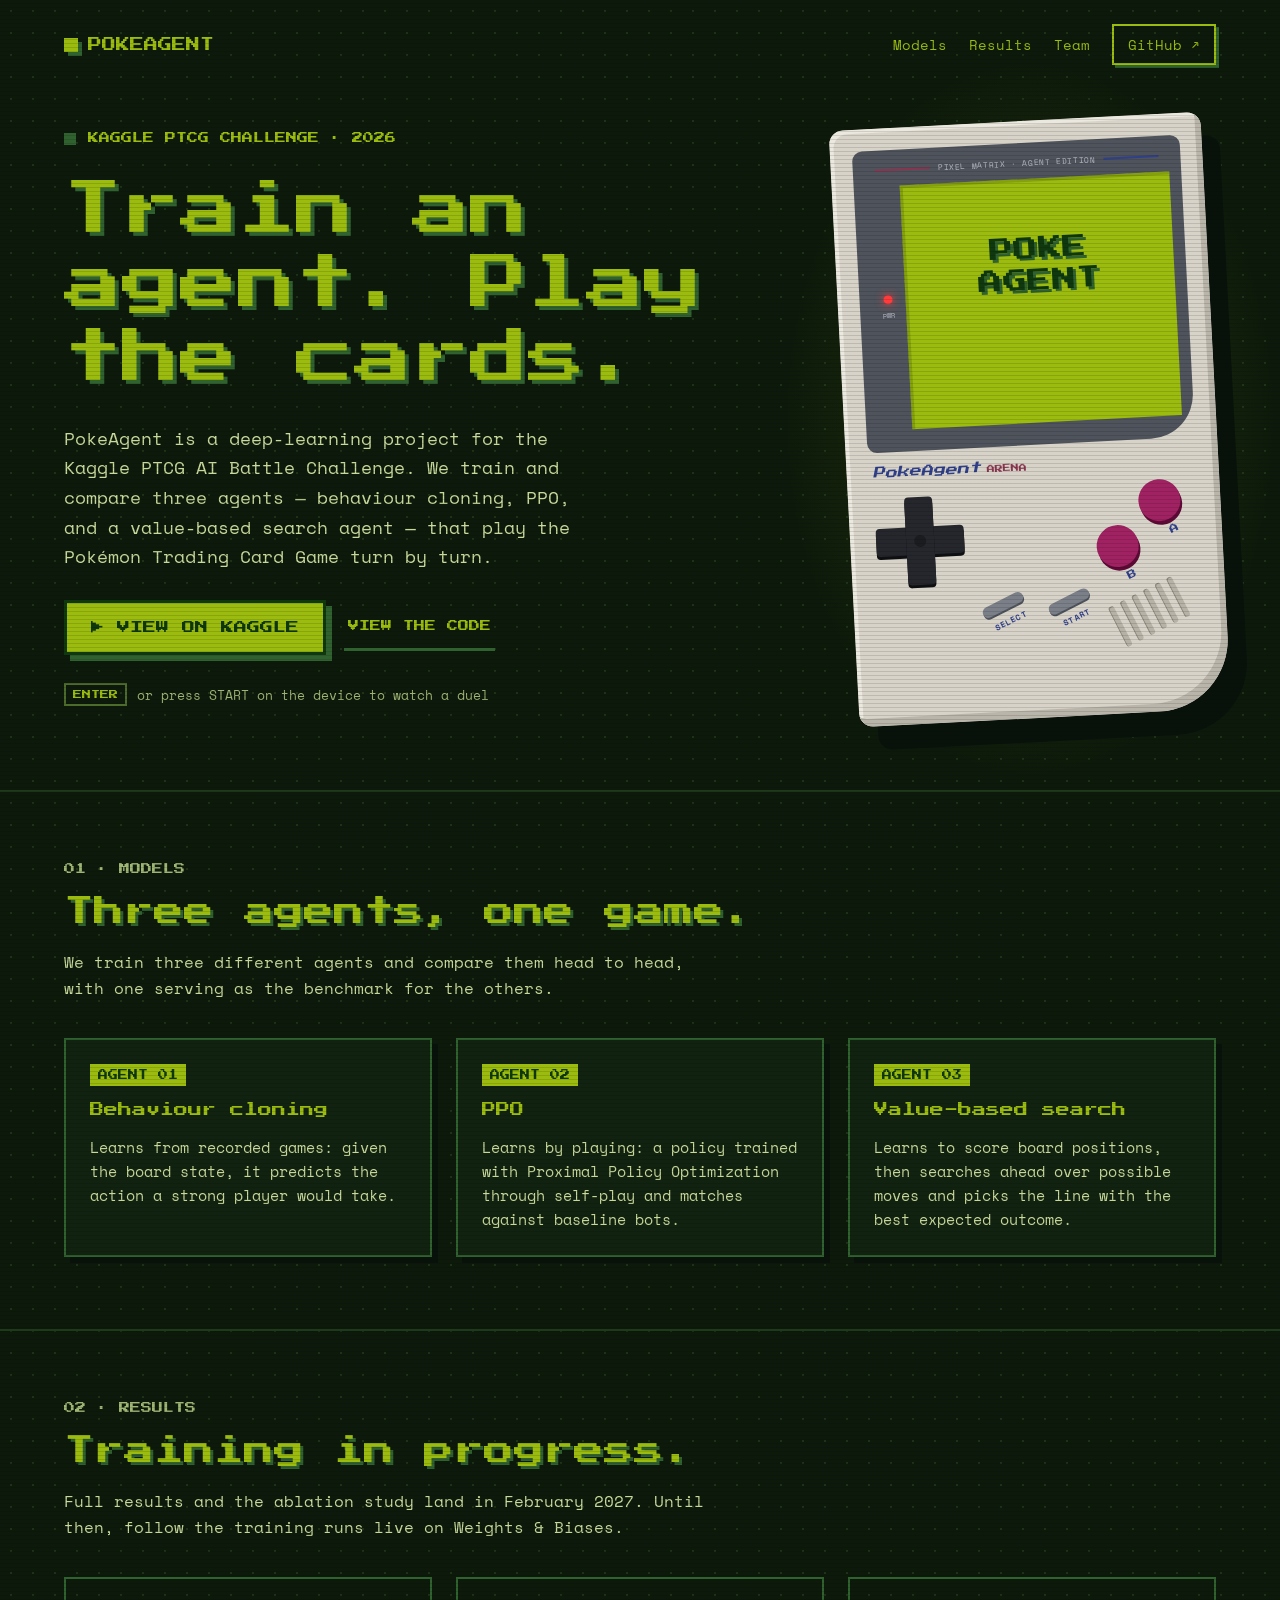
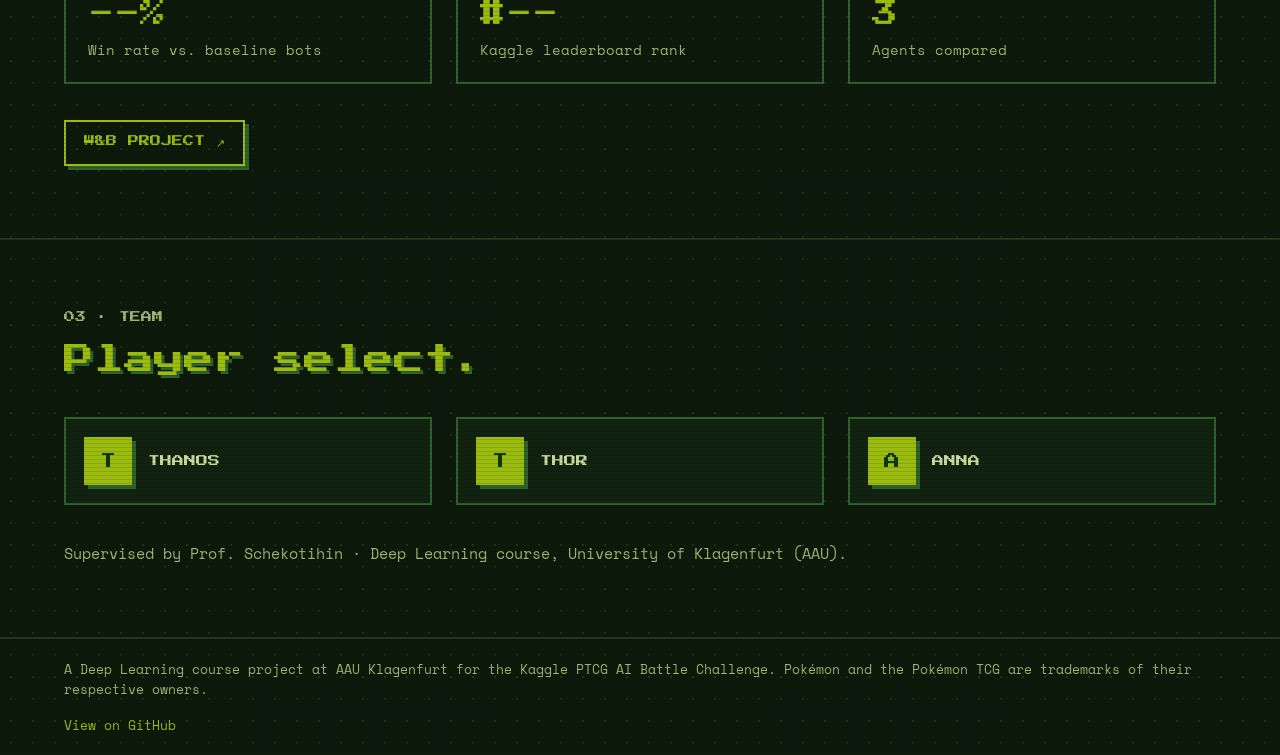
==== index.html @ b1a78593 "Add landing page" ====
<!DOCTYPE html>
<html lang="en">
<head>
<meta charset="utf-8">
<meta name="viewport" content="width=device-width, initial-scale=1">
<title>PokeAgent</title>
<meta name="description" content="PokeAgent: a deep-learning project for the Kaggle PTCG AI Battle Challenge, comparing three agents that play the Pokémon Trading Card Game.">
<link rel="preconnect" href="https://fonts.googleapis.com">
<link rel="preconnect" href="https://fonts.gstatic.com" crossorigin>
<link href="https://fonts.googleapis.com/css2?family=Press+Start+2P&family=Space+Mono:wght@400;700&display=swap" rel="stylesheet">
<link rel="stylesheet" href="style.css">
</head>
<body>
<div class="page">
  <div class="scanlines" aria-hidden="true"></div>

  <header class="top">
    <a href="#" class="brand"><span class="brand-mark" aria-hidden="true"></span>POKEAGENT</a>
    <nav class="nav">
      <a href="#models">Models</a>
      <a href="#results">Results</a>
      <a href="#team">Team</a>
      <a href="https://github.com/pokemon-tcg-dl-team/pokemon-tcg-dl" class="nav-gh">GitHub ↗</a>
    </nav>
  </header>

  <main class="main">
    <div class="hero">
      <div class="live">
        <span id="liveDot" class="live-dot" aria-hidden="true"></span>
        <span>KAGGLE PTCG CHALLENGE · 2026</span>
      </div>
      <h1>Train an agent. Play the cards.</h1>
      <p class="lead">PokeAgent is a deep-learning project for the Kaggle PTCG AI Battle Challenge. We train and compare three agents — behaviour cloning, PPO, and a value-based search agent — that play the Pokémon Trading Card Game turn by turn.</p>
      <div id="join" class="cta">
        <a href="https://www.kaggle.com/competitions?search=PTCG" class="btn-join">▶ VIEW ON KAGGLE</a>
        <a href="https://github.com/pokemon-tcg-dl-team/pokemon-tcg-dl" class="btn-kit">VIEW THE CODE</a>
      </div>
      <div class="hint">
        <span class="kbd">ENTER</span>
        <span>or press START on the device to watch a duel</span>
      </div>
    </div>

    <div class="device-wrap">
      <div class="glow" aria-hidden="true"></div>
      <div id="device" class="device">

        <div class="bezel">
          <div class="bezel-label">
            <span class="stripe pink"></span>
            <span>PIXEL MATRIX · AGENT EDITION</span>
            <span class="stripe blue"></span>
          </div>
          <div class="bezel-row">
            <div class="pwr">
              <span id="led" class="led"></span>
              <span>PWR</span>
            </div>

            <button id="screen" class="screen" type="button" aria-label="Start a demo duel">
              <div id="titleScreen" class="title-screen" hidden>
                <div id="logo" class="logo">
                  <span>POKE</span>
                  <span>AGENT</span>
                </div>
                <div id="sub" class="sub">
                  <span class="sub-text">TCG AGENT LEAGUE</span>
                  <div class="sub-dots"><span class="d1"></span><span class="d2"></span><span class="d3"></span></div>
                </div>
                <span id="pressStart" class="press">PRESS START</span>
              </div>

              <div id="battleScreen" class="battle" hidden>
                <div class="prizes-b">
                  <span class="who">GREEDYBOT</span>
                  <div id="prizesB" class="prize-row"></div>
                  <span class="lbl">PRIZES</span>
                </div>
                <div class="bot-deck"></div>
                <div id="enemyCard" class="card enemy">
                  <div class="card-head"><span>BOT</span><span id="enemyHp">90</span></div>
                  <div class="card-art"><span></span><span></span></div>
                  <div class="hp"><div id="enemyHpBar"></div></div>
                  <div id="enemyEnergy" class="energy"></div>
                </div>
                <div id="playerCard" class="card player">
                  <div class="card-head"><span>PKA</span><span id="playerHp">120</span></div>
                  <div class="card-art"><span></span><span></span></div>
                  <div class="hp"><div id="playerHpBar"></div></div>
                  <div id="playerEnergy" class="energy"></div>
                </div>
                <div class="prizes-a">
                  <span class="who">POKEAGENT</span>
                  <div id="prizesA" class="prize-row"></div>
                  <span class="lbl">PRIZES</span>
                </div>
                <div class="deck"></div>
                <div class="textbox"><span id="typed"></span><span id="caret" class="caret">▼</span></div>
              </div>
            </button>
          </div>
        </div>

        <div class="wordmark"><span class="wm-main">PokeAgent</span><span class="wm-sub">ARENA</span></div>

        <div class="controls">
          <div class="dpad">
            <button type="button" class="dpad-v js-start" aria-label="D-pad"></button>
            <span class="dpad-h" aria-hidden="true"></span>
            <span class="dpad-c" aria-hidden="true"></span>
          </div>
          <div class="ab">
            <div class="ab-btn b"><button type="button" class="round js-start" aria-label="B button"></button><span>B</span></div>
            <div class="ab-btn"><button type="button" class="round js-start" aria-label="A button"></button><span>A</span></div>
          </div>
        </div>

        <div class="menu-btns">
          <div class="pill-wrap"><span class="pill" aria-hidden="true"></span><span>SELECT</span></div>
          <div class="pill-wrap"><button id="startBtn" type="button" class="pill js-start" aria-label="Start"></button><span>START</span></div>
        </div>

        <div class="speaker" aria-hidden="true"><span></span><span></span><span></span><span></span><span></span><span></span></div>
      </div>
    </div>
  </main>

  <section id="models" class="sec">
    <div class="sec-inner">
      <div class="sec-head">
        <span class="eyebrow">01 · MODELS</span>
        <h2>Three agents, one game.</h2>
        <p>We train three different agents and compare them head to head, with one serving as the benchmark for the others.</p>
      </div>
      <div class="grid grid-300">
        <article class="model">
          <span class="tag">AGENT 01</span>
          <h3>Behaviour cloning</h3>
          <p>Learns from recorded games: given the board state, it predicts the action a strong player would take.</p>
        </article>
        <article class="model">
          <span class="tag">AGENT 02</span>
          <h3>PPO</h3>
          <p>Learns by playing: a policy trained with Proximal Policy Optimization through self-play and matches against baseline bots.</p>
        </article>
        <article class="model">
          <span class="tag">AGENT 03</span>
          <h3>Value-based search</h3>
          <p>Learns to score board positions, then searches ahead over possible moves and picks the line with the best expected outcome.</p>
        </article>
      </div>
    </div>
  </section>

  <section id="results" class="sec">
    <div class="sec-inner">
      <div class="sec-head">
        <span class="eyebrow">02 · RESULTS</span>
        <h2>Training in progress.</h2>
        <p>Full results and the ablation study land in February 2027. Until then, follow the training runs live on Weights &amp; Biases.</p>
      </div>
      <div class="grid grid-220">
        <div class="stat"><span class="num">--%</span><span class="lbl2">Win rate vs. baseline bots</span></div>
        <div class="stat"><span class="num">#--</span><span class="lbl2">Kaggle leaderboard rank</span></div>
        <div class="stat"><span class="num">3</span><span class="lbl2">Agents compared</span></div>
      </div>
      <a href="#" class="btn-outline">W&amp;B PROJECT ↗</a>
    </div>
  </section>

  <section id="team" class="sec">
    <div class="sec-inner">
      <div class="sec-head">
        <span class="eyebrow">03 · TEAM</span>
        <h2>Player select.</h2>
      </div>
      <div class="grid grid-220">
        <div class="member"><span class="avatar" aria-hidden="true">T</span><span class="mname">THANOS</span></div>
        <div class="member"><span class="avatar" aria-hidden="true">T</span><span class="mname">THOR</span></div>
        <div class="member"><span class="avatar" aria-hidden="true">A</span><span class="mname">ANNA</span></div>
      </div>
      <p class="supervisor">Supervised by Prof. Schekotihin · Deep Learning course, University of Klagenfurt (AAU).</p>
    </div>
  </section>

  <footer class="foot">
    <div class="foot-inner">
      <span>A Deep Learning course project at AAU Klagenfurt for the Kaggle PTCG AI Battle Challenge. Pokémon and the Pokémon TCG are trademarks of their respective owners.</span>
      <a href="https://github.com/pokemon-tcg-dl-team/pokemon-tcg-dl">View on GitHub</a>
    </div>
  </footer>
</div>

<script>
  // Options (were the "Tweaks" in the design editor)
  window.POKEAGENT_CONFIG = { autoplay: true, tilt: true };
</script>
<script src="script.js"></script>
</body>
</html>
---- style.css ----
* { box-sizing: border-box; }
body { margin: 0; background: #0d1a0b; color: #c9d99c; font-family: 'Space Mono', monospace; overflow-x: hidden; }
a { color: #9bbc0f; text-decoration: none; }
a:hover { color: #e4f5a6; }
button { font: inherit; color: inherit; border: none; padding: 0; margin: 0; background: none; cursor: pointer; }
[hidden] { display: none !important; }

.page {
  min-height: 100vh; position: relative; overflow: hidden; display: flex; flex-direction: column;
  background-color: #0d1a0b;
  background-image: radial-gradient(#1c3318 1.5px, transparent 1.5px);
  background-size: 22px 22px;
}
.scanlines {
  position: absolute; inset: 0; pointer-events: none; z-index: 3;
  background: repeating-linear-gradient(0deg, #00000000 0 3px, #0000001f 3px 4px);
}

/* Header */
.top {
  position: relative; z-index: 2; max-width: 1200px; width: 100%; margin: 0 auto; padding: 24px;
  display: flex; justify-content: space-between; align-items: center; gap: 16px; flex-wrap: wrap;
}
.brand { font-family: 'Press Start 2P', monospace; font-size: 14px; color: #9bbc0f; display: flex; align-items: center; gap: 10px; }
.brand-mark { width: 14px; height: 14px; background: #9bbc0f; display: block; box-shadow: 4px 4px 0 #306230; }
.nav { display: flex; gap: 22px; align-items: center; font-size: 14px; flex-wrap: wrap; }
.nav-gh { border: 2px solid #9bbc0f; padding: 8px 14px; box-shadow: 3px 3px 0 #306230; }

/* Main */
.main {
  position: relative; z-index: 2; flex: 1; max-width: 1200px; width: 100%; margin: 0 auto; padding: 32px 24px 72px;
  display: flex; flex-wrap: wrap; align-items: center; justify-content: space-between; gap: 56px;
}
.hero { flex: 1 1 440px; min-width: 0; display: flex; flex-direction: column; gap: 28px; }
.live { display: flex; align-items: center; gap: 12px; font-family: 'Press Start 2P', monospace; font-size: 11px; color: #9bbc0f; }
.live-dot { width: 12px; height: 12px; display: block; background: #306230; }
.live-dot.on { background: #c4e04a; box-shadow: 0 0 12px #c4e04a; }
h1 {
  margin: 0; font-family: 'Press Start 2P', monospace; font-weight: 400; font-size: clamp(30px, 4.6vw, 58px);
  line-height: 1.28; color: #9bbc0f; text-shadow: 4px 4px 0 #306230; text-wrap: balance;
}
.lead { margin: 0; font-size: 18px; line-height: 1.65; color: #c9d99c; max-width: 30em; text-wrap: pretty; }
.cta { display: flex; gap: 18px; flex-wrap: wrap; align-items: center; }
.btn-join {
  font-family: 'Press Start 2P', monospace; font-size: 13px; background: #9bbc0f; color: #0f380f;
  padding: 18px 24px; box-shadow: 6px 6px 0 #306230; border: 3px solid #0f380f;
}
.btn-join:hover { background: #c4e04a; color: #0f380f; }
.btn-kit { font-family: 'Press Start 2P', monospace; font-size: 11px; color: #9bbc0f; padding: 16px 4px; border-bottom: 3px solid #306230; }
.hint { font-size: 13px; color: #9fb574; display: flex; gap: 10px; align-items: center; }
.kbd { font-family: 'Press Start 2P', monospace; font-size: 9px; border: 2px solid #4d6b2a; padding: 5px 7px; color: #9bbc0f; }

/* Device */
.device-wrap { flex: 0 1 auto; margin: 0 auto; position: relative; display: flex; justify-content: center; }
.glow { position: absolute; inset: -60px; background: radial-gradient(closest-side, #8bac0f33, #8bac0f00); pointer-events: none; }
.device {
  position: relative; width: 372px; background: #d7d3c8; border-radius: 14px 14px 72px 14px; padding: 22px 22px 30px;
  display: flex; flex-direction: column; gap: 14px;
  box-shadow: inset -6px -8px 0 #b9b5aa, inset 4px 4px 0 #ebe8df, 18px 24px 0 #08120a;
}
.device.tilt { transform: rotate(-3deg); }

.bezel { background: #4f535c; border-radius: 10px 10px 44px 10px; padding: 14px 22px 22px; display: flex; flex-direction: column; gap: 10px; }
.bezel-label { display: flex; align-items: center; gap: 8px; font-size: 8px; letter-spacing: 0.08em; color: #b8bcc6; }
.stripe { height: 2px; flex: 1; }
.stripe.pink { background: #8a3550; }
.stripe.blue { background: #2f3f8a; }
.bezel-row { display: flex; gap: 12px; align-items: center; }
.pwr { display: flex; flex-direction: column; align-items: center; gap: 6px; width: 22px; font-size: 7px; color: #b8bcc6; }
.led { width: 9px; height: 9px; border-radius: 50%; display: block; background: #5a2020; transition: all .2s; }
.led.on { background: #ff3b3b; box-shadow: 0 0 8px #ff3b3b; }

.screen {
  position: relative; width: 270px; height: 244px; flex: none; display: block; text-align: left;
  background: #5b6a2e; transition: background .35s steps(4); overflow: hidden; cursor: pointer;
  font-family: 'Press Start 2P', monospace; box-shadow: inset 3px 3px 0 #00000026; image-rendering: pixelated;
}
.screen.on { background: #9bbc0f; }

.title-screen { position: absolute; inset: 0; display: flex; flex-direction: column; align-items: center; justify-content: center; gap: 14px; }
.logo { display: flex; flex-direction: column; align-items: center; gap: 8px; transform: translateY(-150px); transition: transform 1.9s steps(19); }
.logo.in { transform: translateY(0); }
.logo span { font-size: 24px; color: #0f380f; text-shadow: 3px 3px 0 #306230; letter-spacing: 0.02em; }
.sub { display: flex; flex-direction: column; align-items: center; gap: 8px; opacity: 0; transition: opacity .3s steps(3); }
.sub.in { opacity: 1; }
.sub-text { font-size: 8px; color: #306230; }
.sub-dots { display: flex; gap: 6px; }
.sub-dots span { width: 8px; height: 8px; display: block; }
.sub-dots .d1 { background: #0f380f; }
.sub-dots .d2 { background: #306230; }
.sub-dots .d3 { background: #8bac0f; border: 1px solid #306230; }
.press { font-size: 10px; color: #0f380f; margin-top: 10px; visibility: hidden; }
.press.on { visibility: visible; }

.battle { position: absolute; inset: 0; }
.prizes-b { position: absolute; top: 10px; left: 10px; display: flex; flex-direction: column; gap: 6px; }
.prizes-a { position: absolute; top: 96px; right: 10px; display: flex; flex-direction: column; gap: 6px; align-items: flex-end; }
.who { font-size: 8px; color: #0f380f; }
.lbl { font-size: 6px; color: #306230; }
.prize-row { display: flex; gap: 3px; }
.prize-row span { width: 8px; height: 11px; background: #306230; border: 1px solid #0f380f; display: block; }
.bot-deck { position: absolute; top: 10px; left: 120px; width: 30px; height: 42px; background: #306230; border: 2px solid #0f380f; box-shadow: 2px 2px 0 #0f380f; }
.deck { position: absolute; top: 128px; left: 100px; width: 30px; height: 42px; background: #306230; border: 2px solid #0f380f; box-shadow: 2px 2px 0 #0f380f, 4px 4px 0 #306230; }

.card {
  position: absolute; width: 64px; height: 76px; background: #8bac0f; border: 3px solid #0f380f; box-shadow: 3px 3px 0 #306230;
  padding: 4px; display: flex; flex-direction: column; gap: 3px;
}
.card.enemy { top: 10px; right: 14px; transition: transform .6s steps(8), opacity .5s steps(4); }
.card.player { top: 88px; left: 14px; transition: transform .6s steps(8); }
.card.flash { visibility: hidden; }
.card-head { display: flex; justify-content: space-between; font-size: 6px; color: #0f380f; }
.card-art { flex: 1; background: #306230; border: 2px solid #0f380f; display: flex; align-items: center; justify-content: center; gap: 6px; }
.card-art span { width: 6px; height: 6px; background: #9bbc0f; display: block; }
.hp { height: 4px; border: 1px solid #0f380f; background: #9bbc0f; }
.hp div { height: 100%; width: 100%; background: #306230; transition: width .9s steps(12); }
.hp div.low { background: #0f380f; }
.energy { display: flex; gap: 3px; }
.energy span { width: 7px; height: 7px; border-radius: 50%; background: #0f380f; display: block; }

.textbox {
  position: absolute; left: 6px; right: 6px; bottom: 6px; height: 62px; background: #9bbc0f; border: 3px solid #0f380f;
  box-shadow: inset 0 0 0 2px #9bbc0f, inset 0 0 0 4px #306230; padding: 10px 12px; font-size: 9px; line-height: 1.7; color: #0f380f;
}
.caret { margin-left: 6px; visibility: hidden; }
.caret.on { visibility: visible; }

.wordmark { font-family: 'Press Start 2P', monospace; font-size: 12px; color: #2f3f8a; display: flex; gap: 6px; align-items: baseline; padding-left: 4px; }
.wm-main { font-style: italic; }
.wm-sub { font-size: 8px; color: #8a3550; }

.controls { display: flex; justify-content: space-between; align-items: center; padding: 6px 4px 0; }
.dpad { position: relative; width: 88px; height: 88px; }
.dpad-v { position: absolute; left: 30px; top: 0; width: 28px; height: 88px; background: #25272c; border-radius: 4px; box-shadow: 0 3px 0 #0e0f12; display: block; z-index: 1; }
.dpad-h { position: absolute; top: 30px; left: 0; width: 88px; height: 28px; background: #25272c; border-radius: 4px; box-shadow: 0 3px 0 #0e0f12; display: block; }
.dpad-c { position: absolute; top: 38px; left: 38px; width: 12px; height: 12px; border-radius: 50%; background: #1b1c20; display: block; z-index: 2; }
.ab { display: flex; gap: 16px; transform: rotate(-24deg); margin-right: 4px; }
.ab-btn { display: flex; flex-direction: column; align-items: center; gap: 6px; font-family: 'Press Start 2P', monospace; font-size: 9px; color: #2f3f8a; }
.ab-btn.b { margin-top: 22px; }
.round { width: 42px; height: 42px; border-radius: 50%; background: oklch(0.48 0.17 355); box-shadow: 0 4px 0 oklch(0.32 0.12 355); display: block; }
.round:active { transform: translateY(3px); box-shadow: 0 1px 0 oklch(0.32 0.12 355); }

.menu-btns { display: flex; justify-content: center; gap: 22px; padding-top: 4px; }
.pill-wrap { display: flex; flex-direction: column; align-items: center; gap: 6px; transform: rotate(-24deg); font-size: 8px; color: #2f3f8a; letter-spacing: 0.1em; font-weight: 700; }
.pill { width: 44px; height: 11px; border-radius: 6px; background: #7b7f88; box-shadow: 0 2px 0 #4f535c; display: block; }
.pill.down { box-shadow: 0 0 0 #4f535c; transform: translateY(2px); }

.speaker { display: flex; justify-content: flex-end; gap: 7px; padding: 4px 10px 0 0; transform: rotate(-24deg); }
.speaker span { width: 6px; height: 44px; border-radius: 3px; background: #b6b2a6; box-shadow: inset 1px 1px 0 #8f8b80; display: block; }

/* Sections */
.sec { position: relative; z-index: 2; border-top: 2px solid #1f3a1a; }
.sec-inner { max-width: 1200px; margin: 0 auto; padding: 72px 24px; display: flex; flex-direction: column; gap: 36px; }
.sec-head { display: flex; flex-direction: column; gap: 16px; }
.eyebrow { font-family: 'Press Start 2P', monospace; font-size: 11px; color: #9fb574; }
.sec h2 {
  margin: 0; font-family: 'Press Start 2P', monospace; font-weight: 400; font-size: clamp(20px, 2.6vw, 30px);
  line-height: 1.4; color: #9bbc0f; text-shadow: 3px 3px 0 #306230;
}
.sec-head p { margin: 0; font-size: 16px; line-height: 1.65; color: #c9d99c; max-width: 40em; }
.grid { display: grid; gap: 24px; }
.grid-300 { grid-template-columns: repeat(auto-fit, minmax(min(100%, 300px), 1fr)); }
.grid-220 { grid-template-columns: repeat(auto-fit, minmax(min(100%, 220px), 1fr)); }
.model { background: #112310; border: 2px solid #306230; box-shadow: 6px 6px 0 #08120a; padding: 24px; display: flex; flex-direction: column; gap: 14px; }
.tag { font-family: 'Press Start 2P', monospace; font-size: 10px; color: #0f380f; background: #9bbc0f; padding: 6px 8px; align-self: flex-start; }
.model h3 { margin: 0; font-family: 'Press Start 2P', monospace; font-weight: 400; font-size: 14px; line-height: 1.5; color: #9bbc0f; }
.model p { margin: 0; font-size: 15px; line-height: 1.6; color: #c9d99c; }
.stat { border: 2px solid #306230; padding: 22px; display: flex; flex-direction: column; gap: 12px; }
.num { font-family: 'Press Start 2P', monospace; font-size: 26px; color: #9bbc0f; }
.lbl2 { font-size: 14px; color: #9fb574; }
.btn-outline {
  font-family: 'Press Start 2P', monospace; font-size: 11px; color: #9bbc0f; padding: 14px 18px;
  border: 2px solid #9bbc0f; box-shadow: 4px 4px 0 #306230; align-self: flex-start;
}
.member { display: flex; align-items: center; gap: 16px; border: 2px solid #306230; background: #112310; padding: 18px; }
.avatar {
  width: 48px; height: 48px; background: #9bbc0f; color: #0f380f; box-shadow: 4px 4px 0 #306230;
  display: flex; align-items: center; justify-content: center; font-family: 'Press Start 2P', monospace; font-size: 16px;
}
.mname { font-family: 'Press Start 2P', monospace; font-size: 12px; color: #c9d99c; }
.supervisor { margin: 0; font-size: 15px; line-height: 1.6; color: #9fb574; }

/* Footer */
.foot { position: relative; z-index: 2; border-top: 2px solid #1f3a1a; }
.foot-inner {
  max-width: 1200px; margin: 0 auto; padding: 20px 24px; display: flex; justify-content: space-between;
  gap: 16px; flex-wrap: wrap; font-size: 13px; color: #9fb574;
}

@media (max-width: 420px) {
  .device { transform: scale(0.86); transform-origin: top center; }
  .device.tilt { transform: scale(0.86) rotate(-3deg); }
}
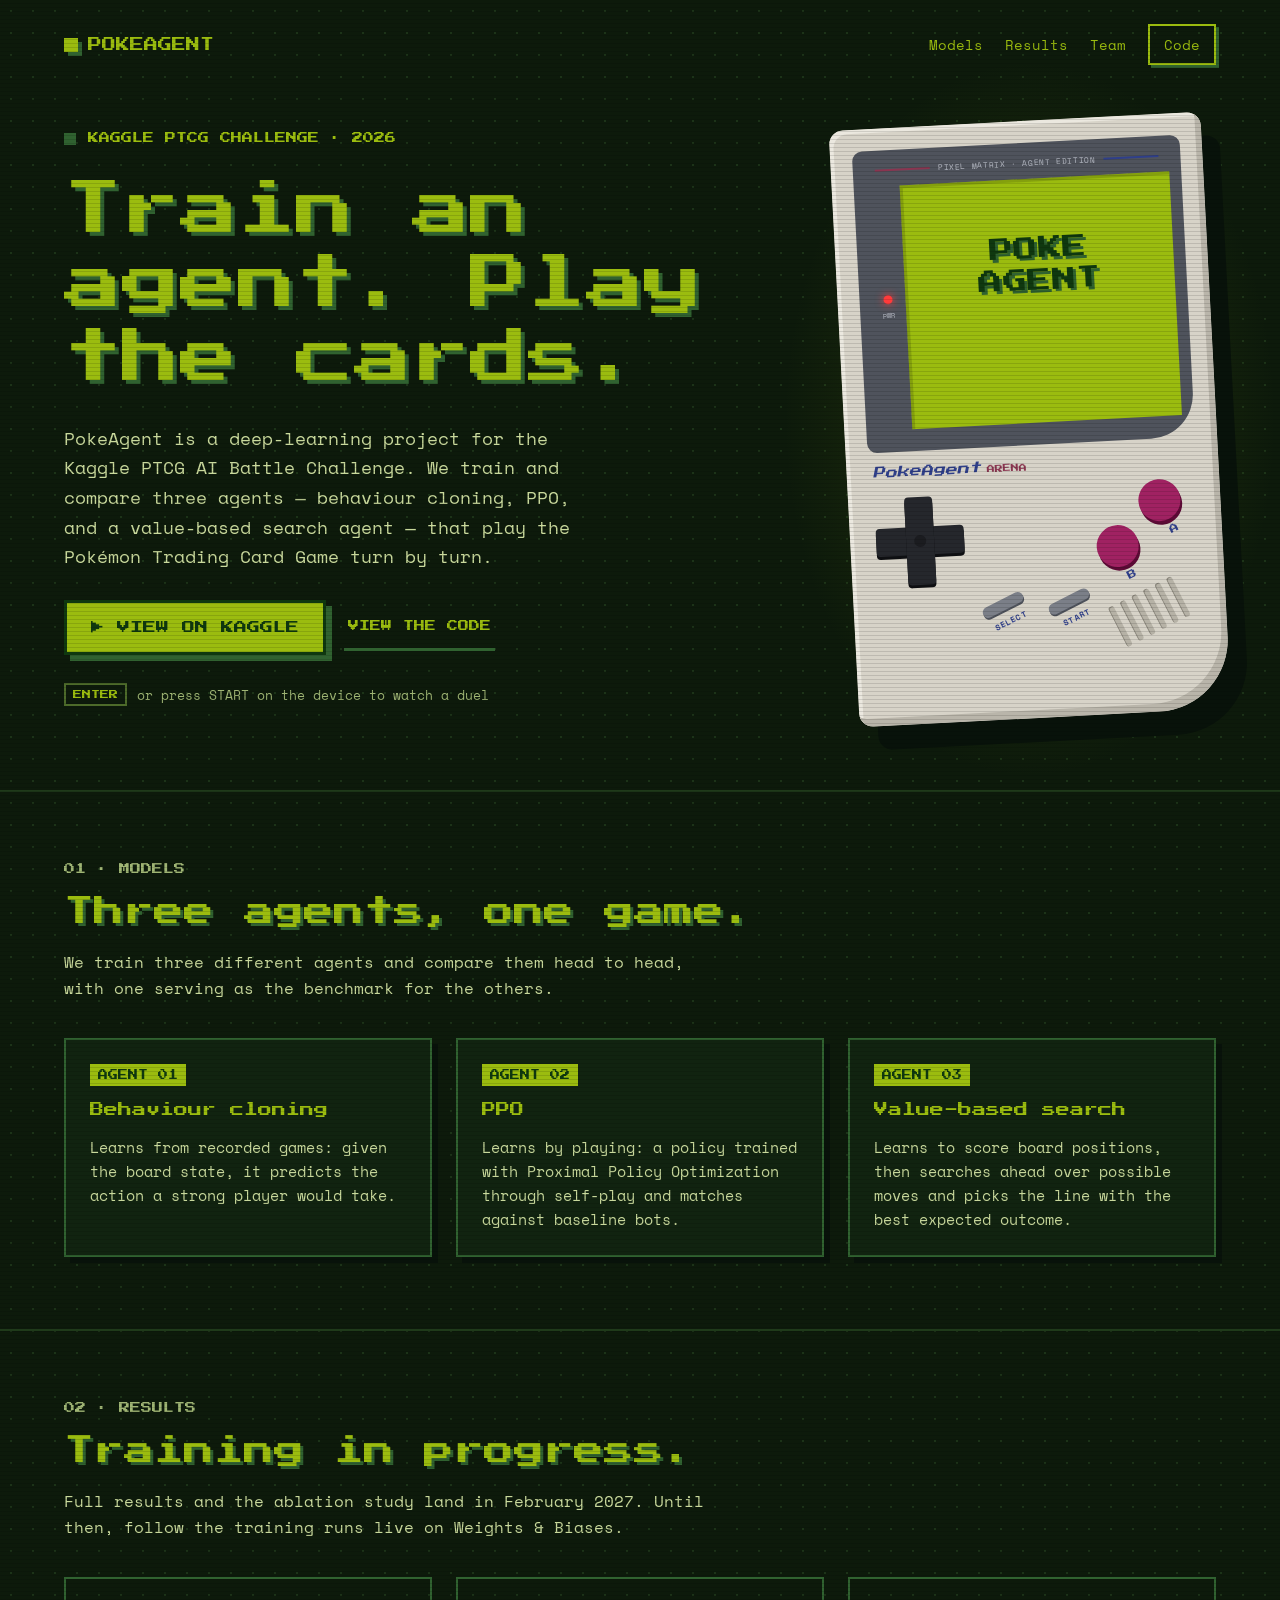
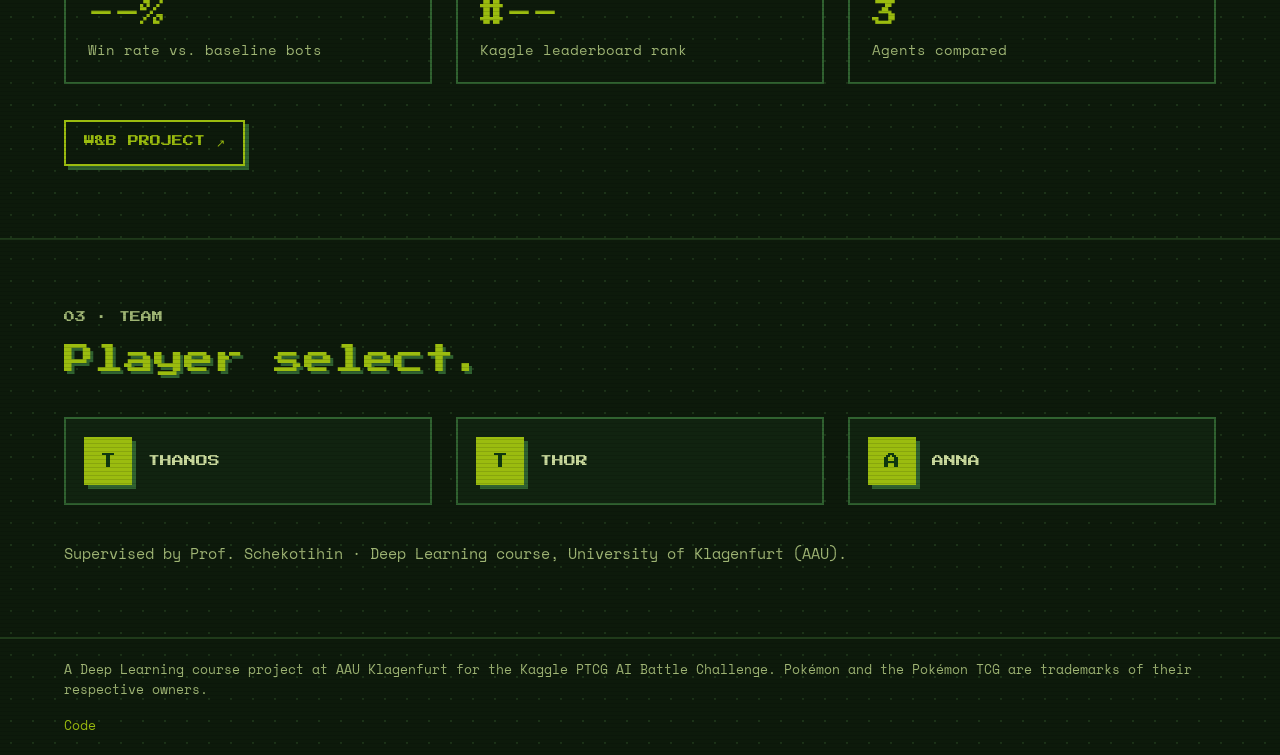
==== commit 6063721b: "Add code page and update links" ====
--- a/index.html
+++ b/index.html
@@ -20,7 +20,7 @@
       <a href="#models">Models</a>
       <a href="#results">Results</a>
       <a href="#team">Team</a>
-      <a href="https://github.com/pokemon-tcg-dl-team/pokemon-tcg-dl" class="nav-gh">GitHub ↗</a>
+      <a href="code.html" class="nav-gh">Code</a>
     </nav>
   </header>
 
@@ -33,8 +33,8 @@
       <h1>Train an agent. Play the cards.</h1>
       <p class="lead">PokeAgent is a deep-learning project for the Kaggle PTCG AI Battle Challenge. We train and compare three agents — behaviour cloning, PPO, and a value-based search agent — that play the Pokémon Trading Card Game turn by turn.</p>
       <div id="join" class="cta">
-        <a href="https://www.kaggle.com/competitions?search=PTCG" class="btn-join">▶ VIEW ON KAGGLE</a>
-        <a href="https://github.com/pokemon-tcg-dl-team/pokemon-tcg-dl" class="btn-kit">VIEW THE CODE</a>
+        <a href="https://www.kaggle.com/competitions/the-pokemon-company-ptcg-ai-battle-challenge-playground" class="btn-join">▶ VIEW ON KAGGLE</a>
+        <a href="code.html" class="btn-kit">VIEW THE CODE</a>
       </div>
       <div class="hint">
         <span class="kbd">ENTER</span>
@@ -187,7 +187,7 @@
   <footer class="foot">
     <div class="foot-inner">
       <span>A Deep Learning course project at AAU Klagenfurt for the Kaggle PTCG AI Battle Challenge. Pokémon and the Pokémon TCG are trademarks of their respective owners.</span>
-      <a href="https://github.com/pokemon-tcg-dl-team/pokemon-tcg-dl">View on GitHub</a>
+      <a href="code.html">Code</a>
     </div>
   </footer>
 </div>
